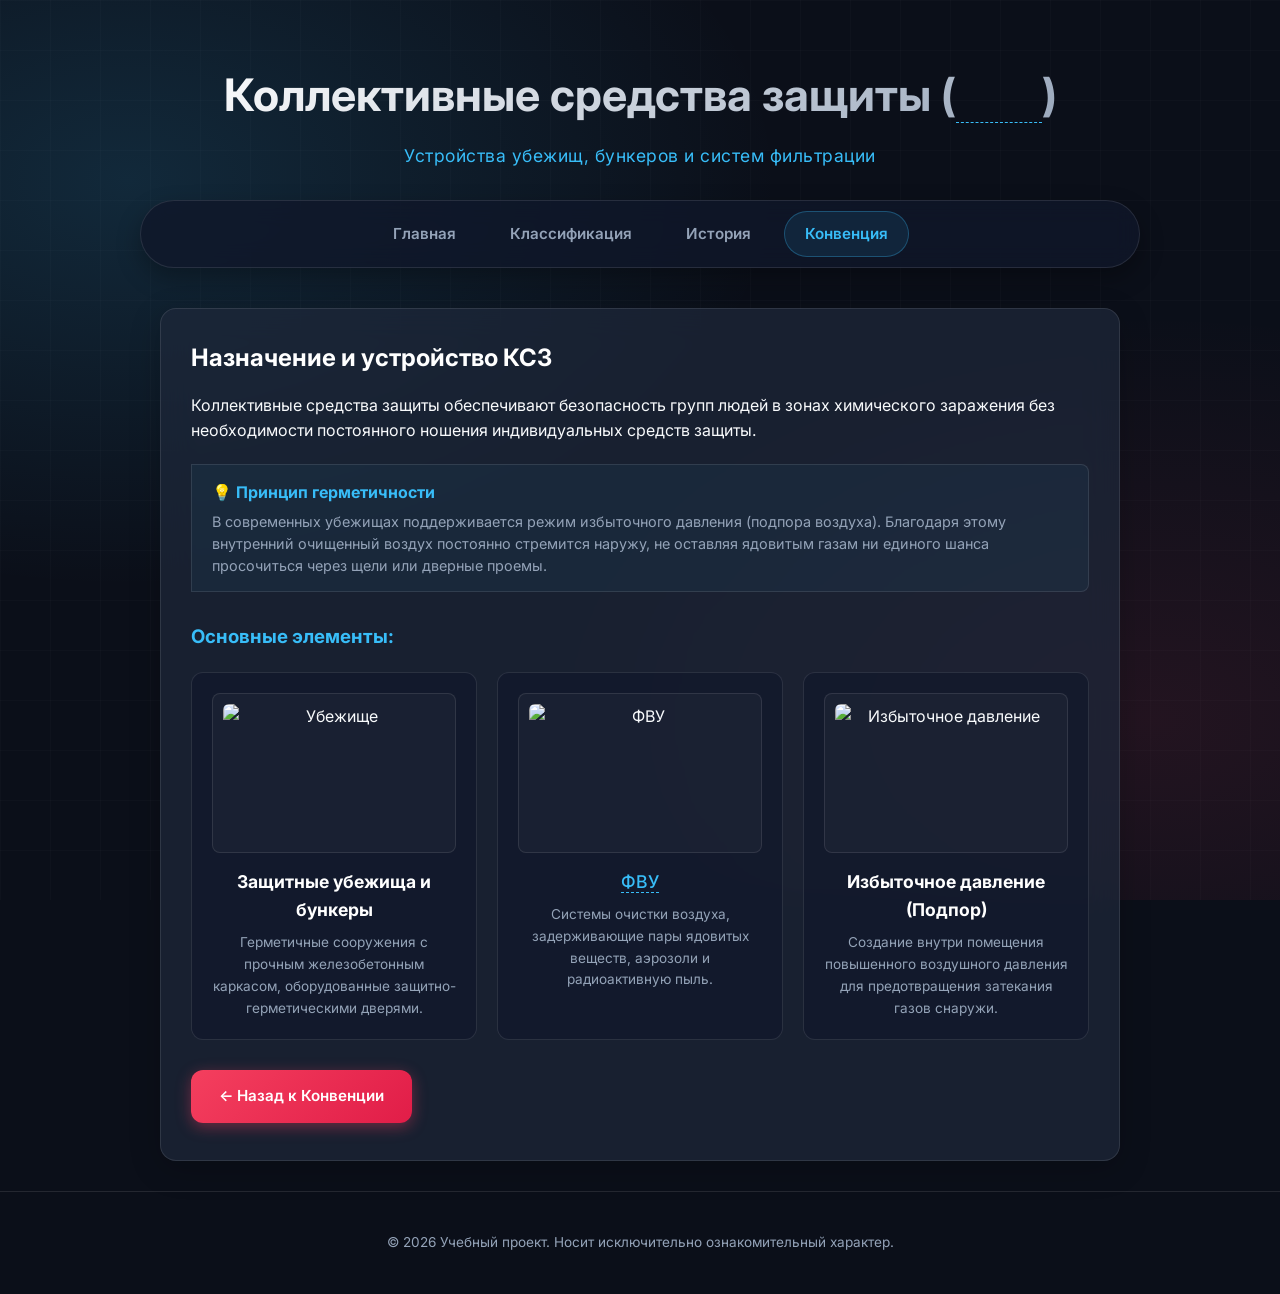
==== prot-collective.html @ 5d726918 "Add files via upload" ====
<!DOCTYPE html>
<html lang="ru">
<head>
    <meta charset="UTF-8">
    <meta name="viewport" content="width=device-width, initial-scale=1.0">
    <title>Коллективная защита — Химическое оружие</title>
    <link rel="stylesheet" href="styles.css">
</head>
<body>

    <header>
        <div class="container">
            <h1>Коллективные средства защиты (<span class="tooltip">КСЗ<span class="tooltip-text">Коллективные средства защиты — инженерные сооружения и технические средства для защиты групп людей.</span></span>)</h1>
            <p>Устройства убежищ, бункеров и систем фильтрации</p>
        </div>
    </header>

    <nav>
        <div class="container nav-container">
            <a href="index.html" class="nav-link">Главная</a>
            <a href="types.html" class="nav-link">Классификация</a>
            <a href="history.html" class="nav-link">История</a>
            <a href="law.html" class="nav-link active">Конвенция</a>
        </div>
    </nav>

    <main class="container">
        <section class="card">
            <h2>Назначение и устройство КСЗ</h2>
            <p>Коллективные средства защиты обеспечивают безопасность групп людей в зонах химического заражения без необходимости постоянного ношения индивидуальных средств защиты.</p>

            <!-- Блок с интересным фактом -->
            <div class="fact-card">
                <h4>💡 Принцип герметичности</h4>
                <p>В современных убежищах поддерживается режим избыточного давления (подпора воздуха). Благодаря этому внутренний очищенный воздух постоянно стремится наружу, не оставляя ядовитым газам ни единого шанса просочиться через щели или дверные проемы.</p>
            </div>
            
            <h3 style="margin-top: 30px; margin-bottom: 20px; color: var(--accent-blue);">Основные элементы:</h3>
            
            <div class="substance-grid">
                <!-- Карточка 1 -->
                <div class="substance-card">
                    <div class="substance-img-box">
                        <img src="images/1587375153_0_17476e_ab59f299_xxl.jpg" alt="Убежище">
                    </div>
                    <h4>Защитные убежища и бункеры</h4>
                    <p>Герметичные сооружения с прочным железобетонным каркасом, оборудованные защитно-герметическими дверями.</p>
                </div>

                <!-- Карточка 2 -->
                <div class="substance-card">
                    <div class="substance-img-box">
                        <img src="images/filtroventilyaczionnyj-agregat-fva-49-t.png" alt="ФВУ">
                    </div>
                    <h4><span class="tooltip">ФВУ<span class="tooltip-text">Фильтровентиляционная установка — комплексы для очистки наружного воздуха от отравляющих веществ и забора его в убежище.</span></span></h4>
                    <p>Системы очистки воздуха, задерживающие пары ядовитых веществ, аэрозоли и радиоактивную пыль.</p>
                </div>

                <!-- Карточка 3 -->
                <div class="substance-card">
                    <div class="substance-img-box">
                        <img src="images/princip_raboti_protivodimnoy_ventilyatsii_klapan_ventilyator.jpg" alt="Избыточное давление">
                    </div>
                    <h4>Избыточное давление (Подпор)</h4>
                    <p>Создание внутри помещения повышенного воздушного давления для предотвращения затекания газов снаружи.</p>
                </div>
            </div>

            <a href="law.html" class="btn-modern" style="display: inline-block; text-decoration: none; margin-top: 30px;">&larr; Назад к Конвенции</a>
        </section>
    </main>

    <footer>
        <div class="container">
            <p>&copy; 2026 Учебный проект. Носит исключительно ознакомительный характер.</p>
        </div>
    </footer>

    <script src="script.js"></script>
</body>
</html>
---- styles.css ----
/* Подключение современного шрифта Inter */
@import url('https://fonts.googleapis.com/css2?family=Inter:wght@300;400;600;700&display=swap');

:root {
--bg-color: #0b0f19;
--card-bg: rgba(30, 41, 59, 0.7);
--accent-blue: #38bdf8;
--accent-glow: rgba(56, 189, 248, 0.4);
--accent-red: #f43f5e;
--accent-red-glow: rgba(244, 63, 94, 0.4);
--text-main: #f8fafc;
--text-muted: #94a3b8;
--border-color: rgba(255, 255, 255, 0.1);
}

* {
box-sizing: border-box;
margin: 0;
padding: 0;
}

body {
font-family: 'Inter', sans-serif;
background-color: var(--bg-color);
/* Создаем красивый технологичный фон: неоновые пятна + тонкая сетка */
background-image: 
radial-gradient(at 10% 20%, rgba(56, 189, 248, 0.15) 0px, transparent 40%),
radial-gradient(at 90% 80%, rgba(244, 63, 94, 0.1) 0px, transparent 40%),
linear-gradient(to right, rgba(255, 255, 255, 0.015) 1px, transparent 1px),
linear-gradient(to bottom, rgba(255, 255, 255, 0.015) 1px, transparent 1px);
background-size: 100% 100%, 100% 100%, 50px 50px, 50px 50px;
background-attachment: fixed;
color: var(--text-main);
line-height: 1.6;
}

.container {
max-width: 1000px;
margin: 0 auto;
padding: 0 20px;
}


/* Шапка сайта */
header {
    text-align: center;
    padding: 60px 0 30px;
}

header h1 {
    font-size: 2.8rem;
    font-weight: 700;
    background: linear-gradient(135deg, #ffffff 0%, var(--text-muted) 100%);
    background-clip: text;
    -webkit-background-clip: text;
    -webkit-text-fill-color: transparent;
    margin-bottom: 10px;
}

header p {
    color: var(--accent-blue);
    font-size: 1.1rem;
    letter-spacing: 0.5px;
}

/* Навигация с интерактивными кнопками-ссылками */
nav {
    position: sticky;
    top: 20px;
    z-index: 100;
    margin-bottom: 40px;
}

.nav-container {
    display: flex;
    justify-content: center;
    gap: 12px;
    background: rgba(15, 23, 42, 0.8);
    backdrop-filter: blur(12px);
    border: 1px solid var(--border-color);
    padding: 10px;
    border-radius: 50px;
    box-shadow: 0 10px 25px rgba(0,0,0,0.3);
}

.nav-link {
    color: var(--text-muted);
    text-decoration: none;
    padding: 10px 20px;
    border-radius: 25px;
    font-size: 0.95rem;
    font-weight: 600;
    transition: all 0.3s cubic-bezier(0.4, 0, 0.2, 1);
    border: 1px solid transparent;
}

/* Эффект при наведении на ссылки меню */
.nav-link:hover {
    color: var(--text-main);
    background: rgba(255, 255, 255, 0.05);
    border-color: var(--border-color);
    transform: translateY(-2px);
}

/* Карточки контента */
.card {
    background: var(--card-bg);
    backdrop-filter: blur(16px);
    border: 1px solid var(--border-color);
    border-radius: 16px;
    padding: 30px;
    margin-bottom: 30px;
    box-shadow: 0 8px 32px rgba(0, 0, 0, 0.2);
    transition: transform 0.3s ease, border-color 0.3s ease;
}

.card:hover {
    border-color: rgba(255, 255, 255, 0.2);
}

.card h2 {
    font-size: 1.5rem;
    margin-bottom: 15px;
    color: #ffffff;
}

/* Сетка для классификации */
.grid {
    display: grid;
    grid-template-columns: repeat(auto-fit, minmax(220px, 1fr));
    gap: 16px;
    margin-top: 20px;
}

.grid-item {
    background: rgba(255, 255, 255, 0.03);
    border: 1px solid var(--border-color);
    padding: 20px;
    border-radius: 12px;
    transition: all 0.3s ease;
}

.grid-item:hover {
    transform: translateY(-5px);
    background: rgba(255, 255, 255, 0.06);
    border-color: var(--accent-blue);
    box-shadow: 0 5px 15px rgba(56, 189, 248, 0.1);
}

.grid-item h3 {
    color: var(--accent-blue);
    margin-bottom: 8px;
    font-size: 1.1rem;
}

.grid-item p {
    color: var(--text-muted);
    font-size: 0.9rem;
}

/* Список истории */
ul {
    list-style: none;
}

li {
    position: relative;
    padding-left: 24px;
    margin-bottom: 12px;
    color: var(--text-muted);
}

li::before {
    content: "•";
    position: absolute;
    left: 0;
    color: var(--accent-blue);
    font-size: 1.5rem;
    line-height: 1;
}

li strong {
    color: var(--text-main);
}

/* Современная интерактивная кнопка */
.btn-modern {
    background: linear-gradient(135deg, #f43f5e 0%, #e11d48 100%);
    color: #ffffff;
    border: none;
    padding: 14px 28px;
    font-size: 0.95rem;
    font-weight: 600;
    border-radius: 12px;
    cursor: pointer;
    position: relative;
    overflow: hidden;
    transition: all 0.3s cubic-bezier(0.4, 0, 0.2, 1);
    box-shadow: 0 4px 15px var(--accent-red-glow);
    margin-top: 15px;
}

/* Эффект при наведении на главную кнопку */
.btn-modern:hover {
    transform: translateY(-3px) scale(1.02);
    box-shadow: 0 8px 25px var(--accent-red-glow);
    background: linear-gradient(135deg, #fb7185 0%, #f43f5e 100%);
}

.btn-modern:active {
    transform: translateY(-1px) scale(0.98);
}

/* Текст факта */
.fact-box {
    margin-top: 20px;
    padding: 15px;
    background: rgba(56, 189, 248, 0.05);
    border-left: 4px solid var(--accent-blue);
    border-radius: 4px 8px 8px 4px;
    color: var(--text-main);
    font-size: 0.95rem;
    animation: fadeIn 0.4s ease-in-out;
}

.hidden {
    display: none;
}

@keyframes fadeIn {
    from { opacity: 0; transform: translateY(10px); }
    to { opacity: 1; transform: translateY(0); }
}

/* Подвал */
footer {
    text-align: center;
    padding: 40px 0;
    color: var(--text-muted);
    font-size: 0.85rem;
    border-top: 1px solid var(--border-color);
}

/* Подсветка активной страницы в меню */
.nav-link.active {
    color: var(--accent-blue);
    background: rgba(56, 189, 248, 0.1);
    border-color: rgba(56, 189, 248, 0.3);
}

/* Стили для карточек-ссылок категорий */
.category-card {
    text-decoration: none;
    display: block;
    cursor: pointer;
}

.category-card h3 {
    transition: color 0.3s ease;
}

.category-card:hover h3 {
    color: #ffffff;
}

/* Иконки на главных карточках */
.card-icon {
    font-size: 2rem;
    margin-bottom: 10px;
}

/* Сетка карточек с картинками веществ */
.substance-grid {
    display: grid;
    grid-template-columns: repeat(auto-fit, minmax(250px, 1fr));
    gap: 20px;
}

.substance-card {
    background: rgba(15, 23, 42, 0.6);
    border: 1px solid var(--border-color);
    border-radius: 12px;
    padding: 20px;
    text-align: center;
    transition: transform 0.3s ease, border-color 0.3s ease;
}

.substance-card:hover {
    transform: translateY(-5px);
    border-color: var(--accent-blue);
}

/* Блок для графических формул */
.substance-img-box {
    background: rgba(255, 255, 255, 0.03);
    border: 1px solid var(--border-color);
    border-radius: 8px;
    padding: 15px;
    margin-bottom: 15px;
    display: flex;
    justify-content: center;
    align-items: center;
    height: 120px;
}

.chem-svg {
    width: 100%;
    max-width: 160px;
    height: 100px;
}
.chem-svg {
    width: 100%;
    max-width: 160px;
    height: 100px;
}

.substance-card h4 {
    color: #ffffff;
    font-size: 1.1rem;
    margin-bottom: 8px;
}

.substance-card p {
    color: var(--text-muted);
    font-size: 0.85rem;
}

/* Контейнер для изображений на страницах защиты */
.substance-img-box {
    background: rgba(255, 255, 255, 0.03);
    border: 1px solid var(--border-color);
    border-radius: 8px;
    padding: 10px;
    margin-bottom: 15px;
    display: flex;
    justify-content: center;
    align-items: center;
    height: 160px;
    overflow: hidden;
}

/* Стили для ваших фотографий/картинок */
.substance-img-box img {
    width: 100%;
    height: 100%;
    object-fit: cover;
    border-radius: 6px;
    transition: transform 0.3s ease;
}

.substance-card:hover .substance-img-box img {
    transform: scale(1.05); /* Зум картинки при наведении */
}

/* --- Всплывающие подсказки для терминов --- */
.tooltip {
    position: relative;
    border-bottom: 1.5px dashed var(--accent-blue);
    cursor: help;
    color: var(--accent-blue);
    font-weight: 500;
}

.tooltip .tooltip-text {
    visibility: hidden;
    width: 220px;
    background-color: #0f172a;
    color: #f8fafc;
    text-align: center;
    padding: 8px 12px;
    border-radius: 6px;
    border: 1px solid var(--border-color);
    font-size: 0.85rem;
    font-weight: normal;
    position: absolute;
    z-index: 100;
    bottom: 130%;
    left: 50%;
    transform: translateX(-50%);
    opacity: 0;
    transition: opacity 0.3s ease, transform 0.3s ease;
    box-shadow: 0 10px 25px -5px rgba(0, 0, 0, 0.7);
}

/* Стрелочка для подсказки */
.tooltip .tooltip-text::after {
    content: "";
    position: absolute;
    top: 100%;
    left: 50%;
    margin-left: -5px;
    border-width: 5px;
    border-style: solid;
    border-color: #0f172a transparent transparent transparent;
}

.tooltip:hover .tooltip-text {
    visibility: visible;
    opacity: 1;
    transform: translateX(-50%) translateY(-3px);
}

/* ==========================================
   Всплывающие подсказки (Tooltips)
   ========================================== */
.tooltip {
    position: relative;
    border-bottom: 1px dashed var(--accent-blue, #38bdf8);
    cursor: help;
    color: var(--accent-blue, #38bdf8);
    font-weight: 500;
}

.tooltip .tooltip-text {
    visibility: hidden;
    width: 220px;
    background-color: #0f172a;
    color: #f8fafc;
    text-align: center;
    padding: 8px 12px;
    border-radius: 6px;
    border: 1px solid var(--border-color, #1e293b);
    font-size: 0.85rem;
    font-weight: normal;
    position: absolute;
    z-index: 100;
    bottom: 130%;
    left: 50%;
    transform: translateX(-50%);
    opacity: 0;
    transition: opacity 0.3s ease, transform 0.3s ease;
    box-shadow: 0 10px 25px -5px rgba(0, 0, 0, 0.7);
    pointer-events: none;
}

/* Стрелочка снизу подсказки */
.tooltip .tooltip-text::after {
    content: "";
    position: absolute;
    top: 100%;
    left: 50%;
    margin-left: -5px;
    border-width: 5px;
    border-style: solid;
    border-color: #0f172a transparent transparent transparent;
}

/* Показ подсказки при наведении */
.tooltip:hover .tooltip-text {
    visibility: visible;
    opacity: 1;
    transform: translateX(-50%) translateY(-3px);
}

/* ==========================================
   Карточки с интересными фактами
   ========================================== */
.fact-card {
    background: rgba(56, 189, 248, 0.05);
    border-left: 4px solid var(--accent-blue, #38bdf8);
    border: 1px solid var(--border-color, #1e293b);
    border-radius: 0 8px 8px 0;
    padding: 15px 20px;
    margin: 20px 0;
}

.fact-card h4 {
    color: var(--accent-blue, #38bdf8);
    margin-top: 0;
    margin-bottom: 6px;
    font-size: 1rem;
    display: flex;
    align-items: center;
    gap: 8px;
}

.fact-card p {
    color: var(--text-muted, #94a3b8);
    font-size: 0.9rem;
    margin: 0;
    line-height: 1.5;
}
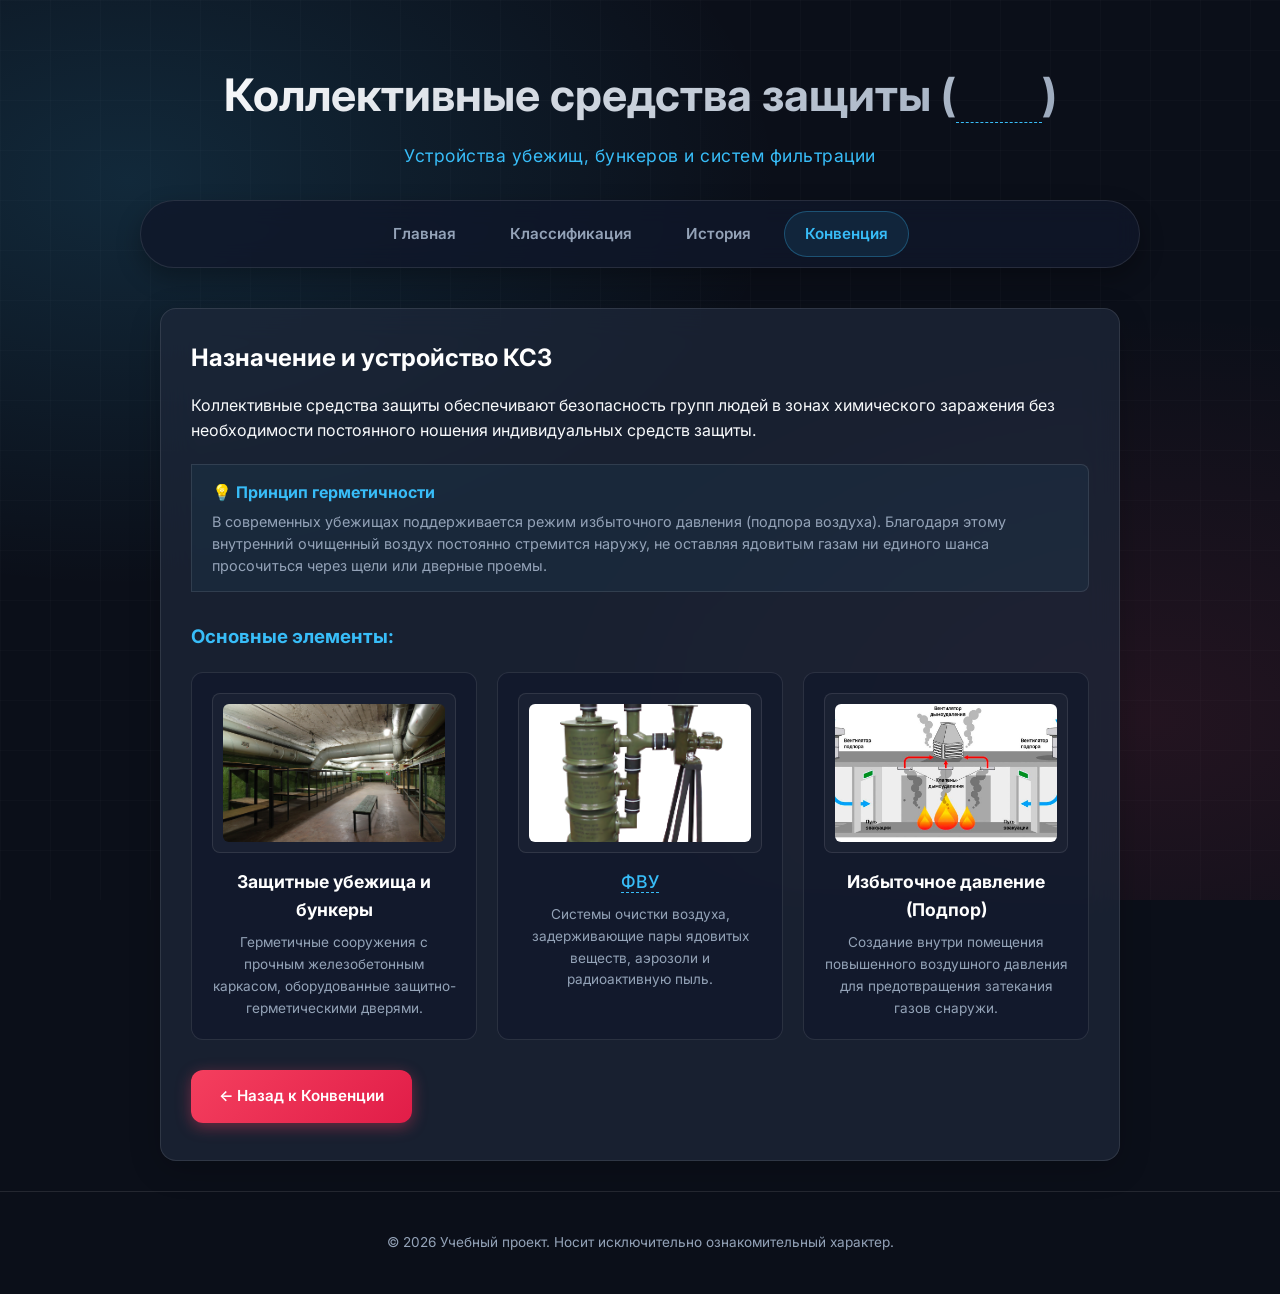
==== commit 1477e05b: "Update prot-collective.html" ====
--- a/prot-collective.html
+++ b/prot-collective.html
@@ -41,7 +41,7 @@
                 <!-- Карточка 1 -->
                 <div class="substance-card">
                     <div class="substance-img-box">
-                        <img src="images/1587375153_0_17476e_ab59f299_xxl.jpg" alt="Убежище">
+                        <img src="1587375153_0_17476e_ab59f299_xxl.jpg" alt="Убежище">
                     </div>
                     <h4>Защитные убежища и бункеры</h4>
                     <p>Герметичные сооружения с прочным железобетонным каркасом, оборудованные защитно-герметическими дверями.</p>
@@ -50,7 +50,7 @@
                 <!-- Карточка 2 -->
                 <div class="substance-card">
                     <div class="substance-img-box">
-                        <img src="images/filtroventilyaczionnyj-agregat-fva-49-t.png" alt="ФВУ">
+                        <img src="filtroventilyaczionnyj-agregat-fva-49-t.png" alt="ФВУ">
                     </div>
                     <h4><span class="tooltip">ФВУ<span class="tooltip-text">Фильтровентиляционная установка — комплексы для очистки наружного воздуха от отравляющих веществ и забора его в убежище.</span></span></h4>
                     <p>Системы очистки воздуха, задерживающие пары ядовитых веществ, аэрозоли и радиоактивную пыль.</p>
@@ -59,7 +59,7 @@
                 <!-- Карточка 3 -->
                 <div class="substance-card">
                     <div class="substance-img-box">
-                        <img src="images/princip_raboti_protivodimnoy_ventilyatsii_klapan_ventilyator.jpg" alt="Избыточное давление">
+                        <img src="princip_raboti_protivodimnoy_ventilyatsii_klapan_ventilyator.jpg" alt="Избыточное давление">
                     </div>
                     <h4>Избыточное давление (Подпор)</h4>
                     <p>Создание внутри помещения повышенного воздушного давления для предотвращения затекания газов снаружи.</p>
@@ -78,4 +78,4 @@
 
     <script src="script.js"></script>
 </body>
-</html>+</html>
